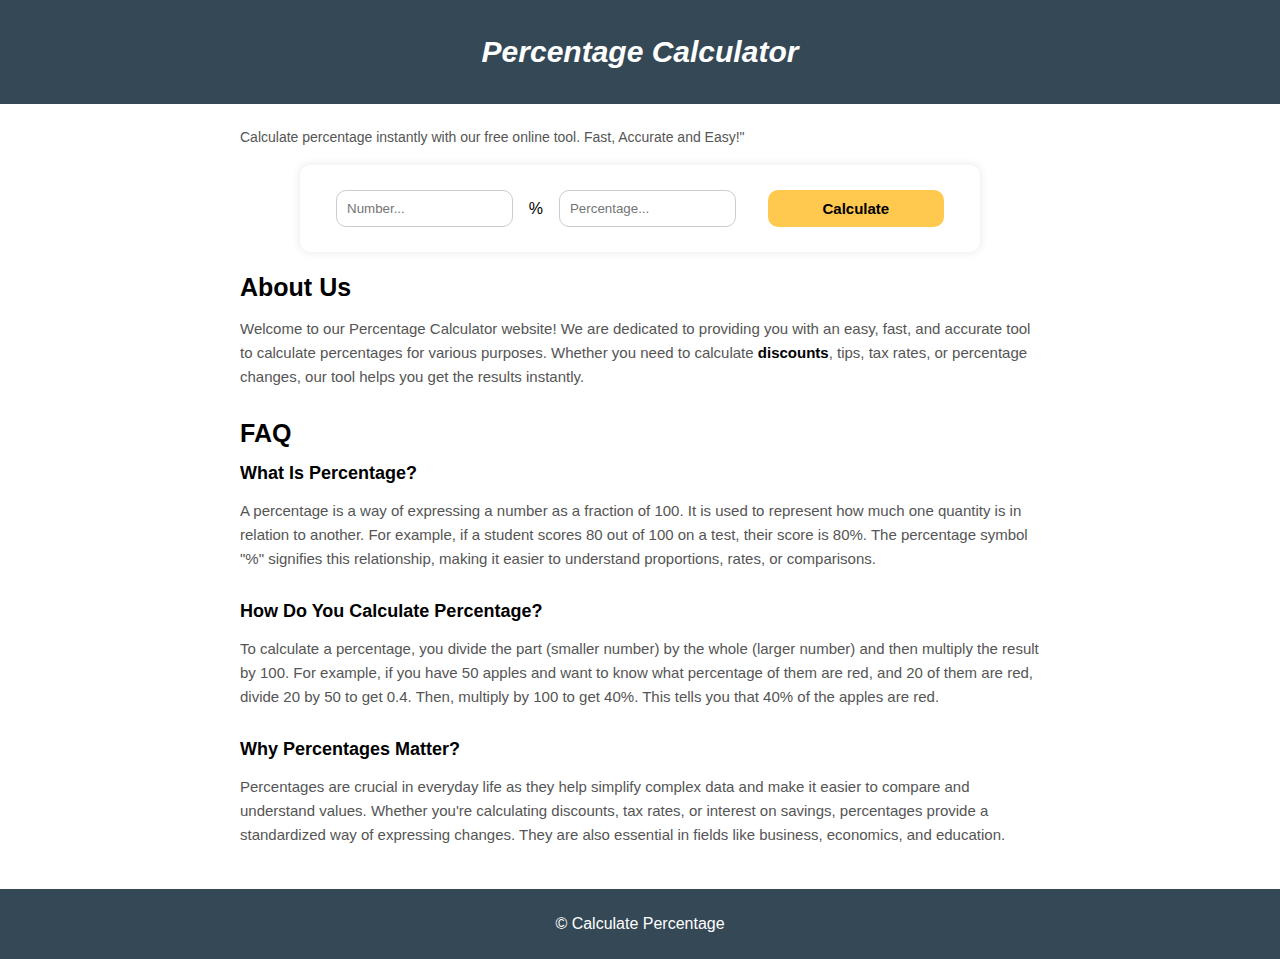
==== index.html @ 0805b1c7 "Update index.html" ====
<!DOCTYPE html>
<html lang="hi">
<head>
    <meta charset="UTF-8">
    <meta name="viewport" content="width=device-width, initial-scale=1.0, maximum-scale=1.0, user-scalable=no">
    <title>Percentage Calculator</title>
     <!-- Meta Description (Max 160 characters) -->
    <meta name="description" content="Online Percentage Calculator – Simple and fast tool to calculate percentages, percentage increase, decrease, and discounts. Enter values and get instant results. Perfect for students, finance, tax, and daily calculations. Free, accurate, and mobile-friendly percentage calculator. Try now!">
    
    <!-- Meta Keywords (Use relevant keywords) -->
    <meta name="keywords" content="percentage calculator, online percentage calculator, calculate percentage, percentage formula, percentage finder, math percentage calculator, percentage calculation, easy percentage calculator, percentage converter, percentage to fraction, percentage to decimal, discount calculator, percentage increase calculator, percentage decrease calculator, percentage growth calculator, profit percentage calculator, percentage calculator online free, simple percentage calculator, percentage ratio calculator, GST percentage calculator, tax percentage calculator, commission percentage calculator, percentage calculator with steps, percentage calculator for students, financial percentage calculator, percentage difference calculator, percentage of a number, how to calculate percentage, basic percentage calculator, advanced percentage calculator, salary percentage calculator, percentage math solver, percentage calculator mobile friendly, percentage app, percentage table, percentage calculation trick, percentage increase formula, percentage decrease formula, percentage equation, real-time percentage calculator, percentage-based discount, online percentage tool, instant percentage calculator, smart percentage calculator, percentage calculator GitHub, percentage tool for website, web-based percentage calculator, accurate percentage calculator, fast percentage calculator, best percentage calculator, free online percentage calculator">

    <!-- Meta Tags for Social Media -->
    <meta property="og:image" content="https://i.postimg.cc/7hDGKH86/20250202-150919.webp">
    <!-- Author Name -->
    <meta name="author" content="Calculate Percentage">
    
    <!-- Favicon -->
    <link rel="icon" href="https://i.postimg.cc/xTNGqCjr/20250202-150919.png" type="image/png">
    <link rel="stylesheet" href="style.css">
</head>
<body>
    <header>
        <h1>Percentage Calculator</h1>
    </header>

    <main>
        
        <article style="padding: 20px; text-align: left; max-width: 800px; margin: auto; margin-top: 0px; margin-bottom: 0px;">
            <p style="font-size: 14px; color: #555; margin-top: 5px;">Calculate percentage instantly with our free online tool. Fast, Accurate and Easy!"</p>
        
        <div class="calculator">
        <input type="number" id="number" placeholder="Number...">
        <span class="percent-symbol">%</span>
        <input type="number" id="percentage" placeholder="Percentage...">
            <button onclick="calculatePercentage()">Calculate</button>
            <p id="result"></p>
        </div>
            
            <h2 style="font-size: 25px; color: #000000; margin-bottom: 15px;">About Us</h2>
    <p style="font-size: 15px; line-height: 1.6; color: #555; margin-bottom: 30px;">Welcome to our Percentage Calculator website! We are dedicated to providing you with an easy, fast, and accurate tool to calculate percentages for various purposes. Whether you need to calculate <span style="font-weight: bold; color: #000000;">discounts</span>, tips, tax rates, or percentage changes, our tool helps you get the results instantly.</p>
    
    <!-- FAQ Section -->
    <h2 style="font-size: 25px; color: #000000; margin-bottom: 15px;">FAQ</h2>

    <!-- What Is Percentage -->
    <h1 style="font-size: 18px; color: #000000; margin-bottom: 10px;">What Is Percentage?</h1>
    <p style="font-size: 15px; line-height: 1.6; color: #555; margin-bottom: 30px;">A percentage is a way of expressing a number as a fraction of 100. It is used to represent how much one quantity is in relation to another. For example, if a student scores 80 out of 100 on a test, their score is 80%. The percentage symbol "%" signifies this relationship, making it easier to understand proportions, rates, or comparisons.</p>

    <!-- How Do You Calculate A Percentage -->
    <h1 style="font-size: 18px; color: #000000; margin-bottom: 10px;">How Do You Calculate Percentage?</h1>
    <p style="font-size: 15px; line-height: 1.6; color: #555; margin-bottom: 30px;">To calculate a percentage, you divide the part (smaller number) by the whole (larger number) and then multiply the result by 100. For example, if you have 50 apples and want to know what percentage of them are red, and 20 of them are red, divide 20 by 50 to get 0.4. Then, multiply by 100 to get 40%. This tells you that 40% of the apples are red.</p>

    <!-- Why Percentages Matter -->
    <h1 style="font-size: 18px; color: #000000; margin-bottom: 10px;">Why Percentages Matter?</h1>
    <p style="font-size: 15px; line-height: 1.6; color: #555; margin-bottom: 2px;">Percentages are crucial in everyday life as they help simplify complex data and make it easier to compare and understand values. Whether you're calculating discounts, tax rates, or interest on savings, percentages provide a standardized way of expressing changes. They are also essential in fields like business, economics, and education.</p>
</article>
        
    </main>

    <footer>
        <p>© Calculate Percentage</p>
    </footer>

    <script src="script.js"></script>
</body>
</html>
---- style.css ----
body {
    font-family: Arial, sans-serif;
    text-align: center;
    margin: 0;
    padding: 0;
    background-color: #ffffff;
}

header {
    background: #354856;
    color: white;
    font-style: italic;
    font-size: 15px;
    padding: 15px;
}

/* Calculator Container */
.calculator {
    background: white;
    padding: 20px;
    margin: 20px auto;
    max-width: 800px;
    width: 80%;
    box-shadow: 0px 0px 10px rgba(0, 0, 0, 0.1);
    border-radius: 10px;
    display: flex;
    flex-direction: column; /* Default mobile view mein vertical stacking */
    align-items: center; /* Center alignment */
}

/* Input Fields */
input {
    width: 90%; /* Input fields ko 90% width diya gaya hai */
    padding: 10px;
    margin: 10px 0;
    border: 1px solid #ccc;
    border-radius: 10px;
    box-sizing: border-box; /* Padding ko width mein include karne ke liye */
}

/* Button Style */
button {
    padding: 10px;
    background: #FFC84F;
    color: black;
    font-weight: bold;
    margin-top: 10px;
    border: none;
    cursor: none;
    border-radius: 10px;
    transition: all 0.3s ease;
    width: 90%; /* Button ko 90% width diya gaya hai mobile view ke liye */
    font-size: 15px; /* Button ka font size set kiya gaya */
}

/* Hover Effect */
button:hover {
    background: #354856;
    color: white;
    transform: scale(1.05);
}

button:active {
    transform: scale(0.95);
}

/* Result Section */
#result {
    font-size: 18px;
    font-weight: bold;
    margin-top: 10px;
}
/* Article Styling */

/* Footer Section */
footer {
    background: #354856;
    color: white;
    padding: 10px;
    margin-top: 20px;
}

/* Mobile View Adjustments */
@media (max-width: 600px) {
    /* Mobile View mein input aur button vertically stack hote hain */
    .calculator {
        width: 90%; /* Mobile view mein calculator container ka width 75% set kiya gaya */
        max-width: 100%;
    }

    input, button {
        width: 90%; /* Input aur button ko 90% width diya gaya hai */
        padding: 12px; /* Mobile view mein padding thoda increase kiya */
    }
}

/* Desktop View Adjustments */
@media (min-width: 601px) {
    /* Desktop View mein flex direction ko row set kiya gaya hai */
    .calculator {
        flex-direction: row; /* Input aur button horizontal align honge */
        justify-content: space-between; /* Space ke liye gap diya gaya */
    }

    input, button {
        width: 35%; /* Desktop pe input aur button ka width 45% set kiya */
        margin: 5px 2.5%; /* Left-right margin set kiya gaya */
    }
}
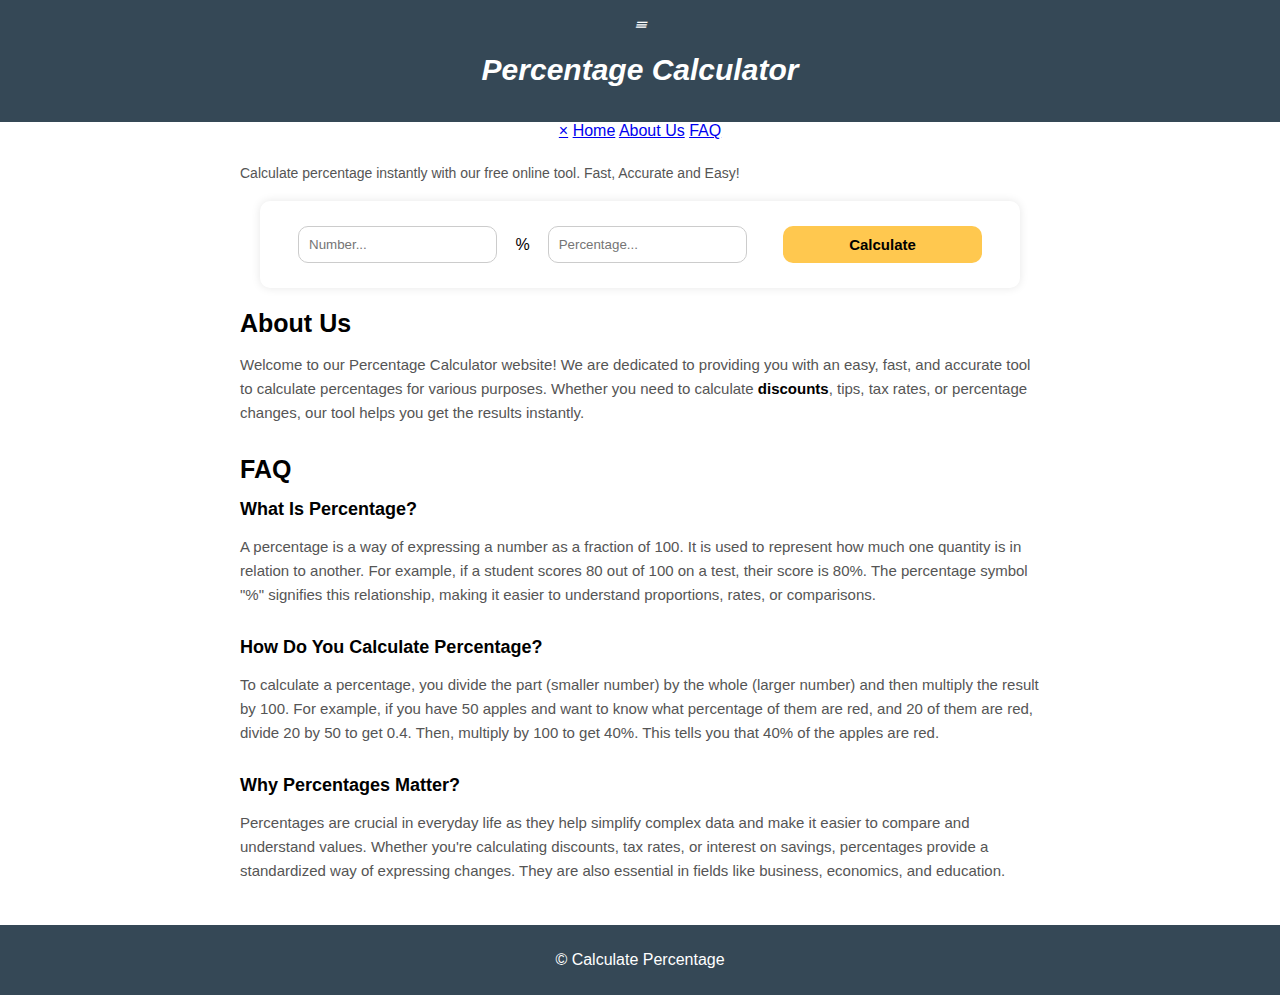
==== commit f647347f: "Update index.html" ====
--- a/index.html
+++ b/index.html
@@ -4,7 +4,7 @@
     <meta charset="UTF-8">
     <meta name="viewport" content="width=device-width, initial-scale=1.0, maximum-scale=1.0, user-scalable=no">
     <title>Percentage Calculator</title>
-     <!-- Meta Description (Max 160 characters) -->
+    <!-- Meta Description (Max 160 characters) -->
     <meta name="description" content="Online Percentage Calculator – Simple and fast tool to calculate percentages, percentage increase, decrease, and discounts. Enter values and get instant results. Perfect for students, finance, tax, and daily calculations. Free, accurate, and mobile-friendly percentage calculator. Try now!">
     
     <!-- Meta Keywords (Use relevant keywords) -->
@@ -21,22 +21,31 @@
 </head>
 <body>
     <header>
+        <div class="menu-icon" onclick="toggleMenu()">
+            &#9776; <!-- Hamburger icon -->
+        </div>
         <h1>Percentage Calculator</h1>
     </header>
 
+    <div id="sidebar" class="sidebar">
+        <a href="javascript:void(0)" class="closebtn" onclick="closeMenu()">&times;</a>
+        <a href="#">Home</a>
+        <a href="#">About Us</a>
+        <a href="#">FAQ</a>
+    </div>
+
     <main>
-        
         <article style="padding: 20px; text-align: left; max-width: 800px; margin: auto; margin-top: 0px; margin-bottom: 0px;">
-            <p style="font-size: 14px; color: #555; margin-top: 5px;">Calculate percentage instantly with our free online tool. Fast, Accurate and Easy!"</p>
-        
-        <div class="calculator">
-        <input type="number" id="number" placeholder="Number...">
-        <span class="percent-symbol">%</span>
-        <input type="number" id="percentage" placeholder="Percentage...">
-            <button onclick="calculatePercentage()">Calculate</button>
-            <p id="result"></p>
-        </div>
-            
+            <p style="font-size: 14px; color: #555; margin-top: 5px;">Calculate percentage instantly with our free online tool. Fast, Accurate and Easy!</p>
+
+            <div class="calculator">
+                <input type="number" id="number" placeholder="Number...">
+                <span class="percent-symbol">%</span>
+                <input type="number" id="percentage" placeholder="Percentage...">
+                <button onclick="calculatePercentage()">Calculate</button>
+                <p id="result"></p>
+            </div>
+
             <h2 style="font-size: 25px; color: #000000; margin-bottom: 15px;">About Us</h2>
     <p style="font-size: 15px; line-height: 1.6; color: #555; margin-bottom: 30px;">Welcome to our Percentage Calculator website! We are dedicated to providing you with an easy, fast, and accurate tool to calculate percentages for various purposes. Whether you need to calculate <span style="font-weight: bold; color: #000000;">discounts</span>, tips, tax rates, or percentage changes, our tool helps you get the results instantly.</p>
     
@@ -55,7 +64,6 @@
     <h1 style="font-size: 18px; color: #000000; margin-bottom: 10px;">Why Percentages Matter?</h1>
     <p style="font-size: 15px; line-height: 1.6; color: #555; margin-bottom: 2px;">Percentages are crucial in everyday life as they help simplify complex data and make it easier to compare and understand values. Whether you're calculating discounts, tax rates, or interest on savings, percentages provide a standardized way of expressing changes. They are also essential in fields like business, economics, and education.</p>
 </article>
-        
     </main>
 
     <footer>
--- a/style.css
+++ b/style.css
@@ -20,7 +20,7 @@
     padding: 20px;
     margin: 20px auto;
     max-width: 800px;
-    width: 80%;
+    width: 90%;
     box-shadow: 0px 0px 10px rgba(0, 0, 0, 0.1);
     border-radius: 10px;
     display: flex;
@@ -84,7 +84,7 @@
 @media (max-width: 600px) {
     /* Mobile View mein input aur button vertically stack hote hain */
     .calculator {
-        width: 90%; /* Mobile view mein calculator container ka width 75% set kiya gaya */
+        width: 75%; /* Mobile view mein calculator container ka width 75% set kiya gaya */
         max-width: 100%;
     }
 
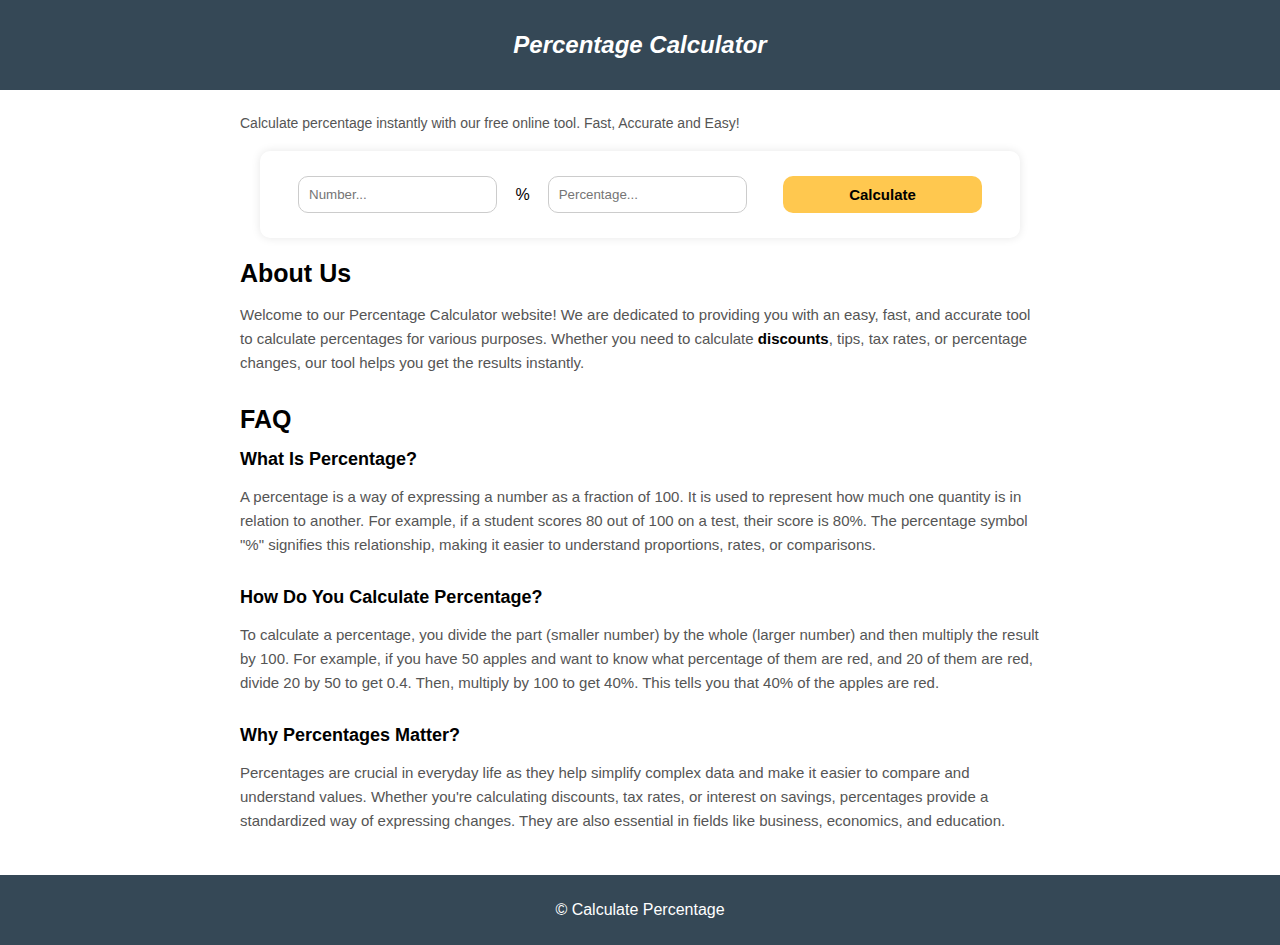
==== commit 46bc70c1: "Update index.html" ====
--- a/index.html
+++ b/index.html
@@ -31,7 +31,9 @@
         <a href="javascript:void(0)" class="closebtn" onclick="closeMenu()">&times;</a>
         <a href="#">Home</a>
         <a href="#">About Us</a>
-        <a href="#">FAQ</a>
+        <a href="#">Contact Us</a>
+        <a href="#">Privacy Policy</a>
+        <a href="#">Disclaimer</a>
     </div>
 
     <main>
--- a/style.css
+++ b/style.css
@@ -10,11 +10,59 @@
     background: #354856;
     color: white;
     font-style: italic;
-    font-size: 15px;
+    font-size: 12px;
     padding: 15px;
+    position: relative;
 }
 
-/* Calculator Container */
+.menu-icon {
+    font-size: 25px;
+    position: fixed; /* Fixes the position on the screen */
+    left: 10px; /* Centers horizontally */
+    top: 50%; /* Centers vertically */
+    transform: translateY(-50%); /* Perfectly centers the icon */
+    cursor: none;
+    z-index: 100; /* Keeps the icon on top */
+}
+
+#sidebar {
+    height: 100%;
+    width: 0;
+    position: fixed;
+    z-index: 1;
+    top: 0;
+    left: 0;
+    background-color: #354856;
+    overflow-x: hidden;
+    transition: 0.5s;
+    padding-top: 60px;
+}
+
+#sidebar a {
+    padding: 10px 15px;
+    text-decoration: none;
+    text-align: left;
+    font-size: 18px;
+    font-weight: bold;
+    color: white;
+    display: block;
+    transition: 0.3s;
+}
+
+#sidebar a:hover {
+    background-color: #354856;
+    color: black;
+}
+
+#sidebar .closebtn {
+    font-size: 36px;
+    color: white;
+    position: absolute;
+    top: 0;
+    right: 25px;
+    font-weight: bold;
+}
+
 .calculator {
     background: white;
     padding: 20px;
@@ -24,21 +72,19 @@
     box-shadow: 0px 0px 10px rgba(0, 0, 0, 0.1);
     border-radius: 10px;
     display: flex;
-    flex-direction: column; /* Default mobile view mein vertical stacking */
-    align-items: center; /* Center alignment */
+    flex-direction: column;
+    align-items: center;
 }
 
-/* Input Fields */
 input {
-    width: 90%; /* Input fields ko 90% width diya gaya hai */
+    width: 90%;
     padding: 10px;
     margin: 10px 0;
     border: 1px solid #ccc;
     border-radius: 10px;
-    box-sizing: border-box; /* Padding ko width mein include karne ke liye */
+    box-sizing: border-box;
 }
 
-/* Button Style */
 button {
     padding: 10px;
     background: #FFC84F;
@@ -46,14 +92,13 @@
     font-weight: bold;
     margin-top: 10px;
     border: none;
-    cursor: none;
+    cursor: pointer;
     border-radius: 10px;
     transition: all 0.3s ease;
-    width: 90%; /* Button ko 90% width diya gaya hai mobile view ke liye */
-    font-size: 15px; /* Button ka font size set kiya gaya */
+    width: 90%;
+    font-size: 15px;
 }
 
-/* Hover Effect */
 button:hover {
     background: #354856;
     color: white;
@@ -64,15 +109,12 @@
     transform: scale(0.95);
 }
 
-/* Result Section */
 #result {
     font-size: 18px;
     font-weight: bold;
     margin-top: 10px;
 }
-/* Article Styling */
 
-/* Footer Section */
 footer {
     background: #354856;
     color: white;
@@ -80,30 +122,25 @@
     margin-top: 20px;
 }
 
-/* Mobile View Adjustments */
 @media (max-width: 600px) {
-    /* Mobile View mein input aur button vertically stack hote hain */
     .calculator {
-        width: 75%; /* Mobile view mein calculator container ka width 75% set kiya gaya */
-        max-width: 100%;
+        width: 75%;
     }
 
     input, button {
-        width: 90%; /* Input aur button ko 90% width diya gaya hai */
-        padding: 12px; /* Mobile view mein padding thoda increase kiya */
+        width: 90%;
+        padding: 12px;
     }
 }
 
-/* Desktop View Adjustments */
 @media (min-width: 601px) {
-    /* Desktop View mein flex direction ko row set kiya gaya hai */
     .calculator {
-        flex-direction: row; /* Input aur button horizontal align honge */
-        justify-content: space-between; /* Space ke liye gap diya gaya */
+        flex-direction: row;
+        justify-content: space-between;
     }
 
     input, button {
-        width: 35%; /* Desktop pe input aur button ka width 45% set kiya */
-        margin: 5px 2.5%; /* Left-right margin set kiya gaya */
+        width: 35%;
+        margin: 5px 2.5%;
     }
 }
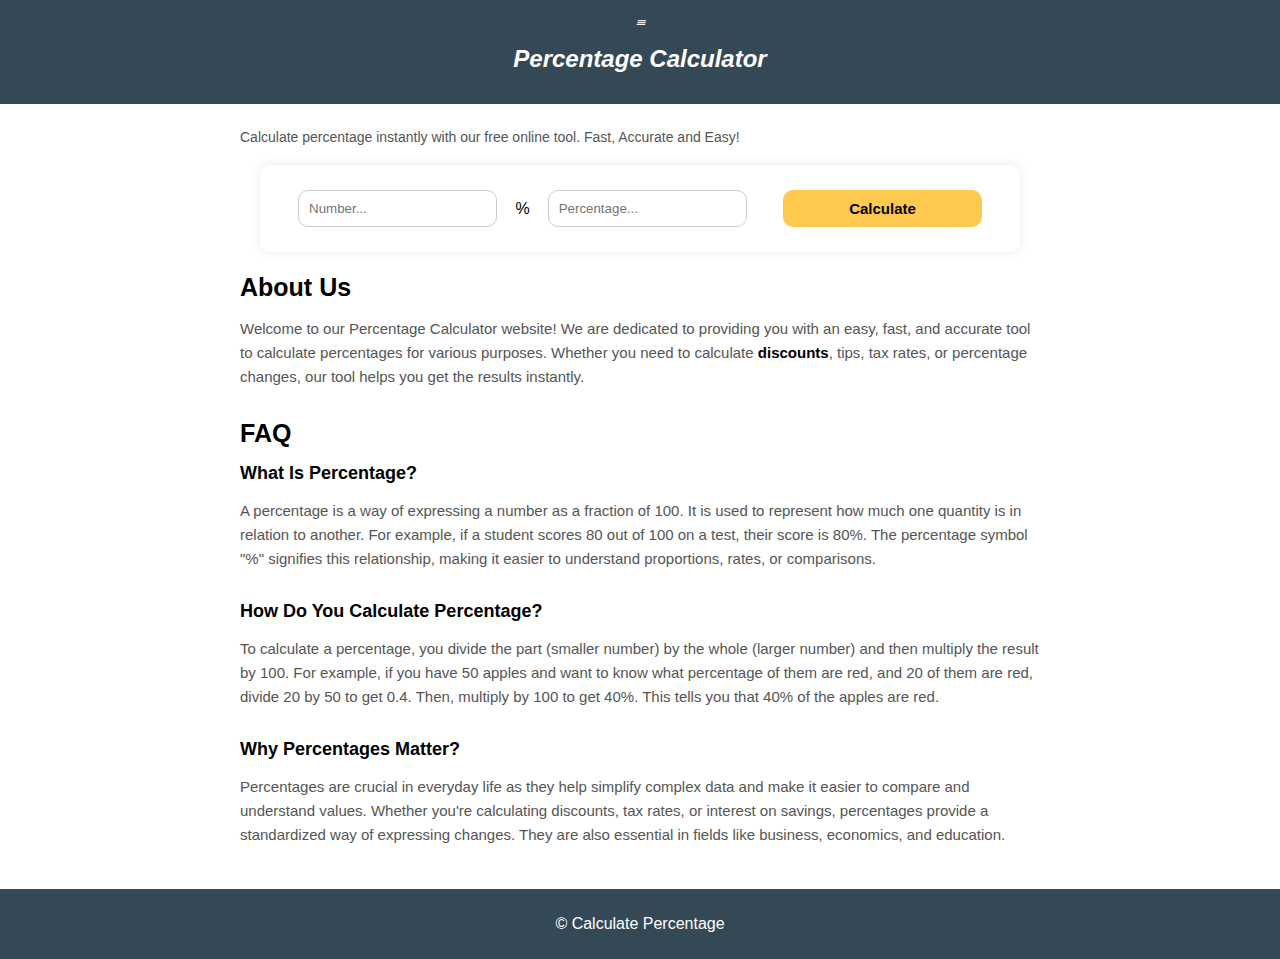
==== commit e00a2e08: "Update index.html" ====
--- a/index.html
+++ b/index.html
@@ -17,11 +17,12 @@
     
     <!-- Favicon -->
     <link rel="icon" href="https://i.postimg.cc/xTNGqCjr/20250202-150919.png" type="image/png">
+    <link rel="stylesheet" href="https://cdnjs.cloudflare.com/ajax/libs/font-awesome/5.15.3/css/all.min.css">
     <link rel="stylesheet" href="style.css">
 </head>
 <body>
     <header>
-        <div class="menu-icon" onclick="toggleMenu()">
+        <i class="menu-icon fas fa-bars" onclick="toggleMenu()"></i>
             &#9776; <!-- Hamburger icon -->
         </div>
         <h1>Percentage Calculator</h1>
--- a/style.css
+++ b/style.css
@@ -22,7 +22,6 @@
     top: 50%; /* Centers vertically */
     transform: translateY(-50%); /* Perfectly centers the icon */
     cursor: none;
-    z-index: 100; /* Keeps the icon on top */
 }
 
 #sidebar {
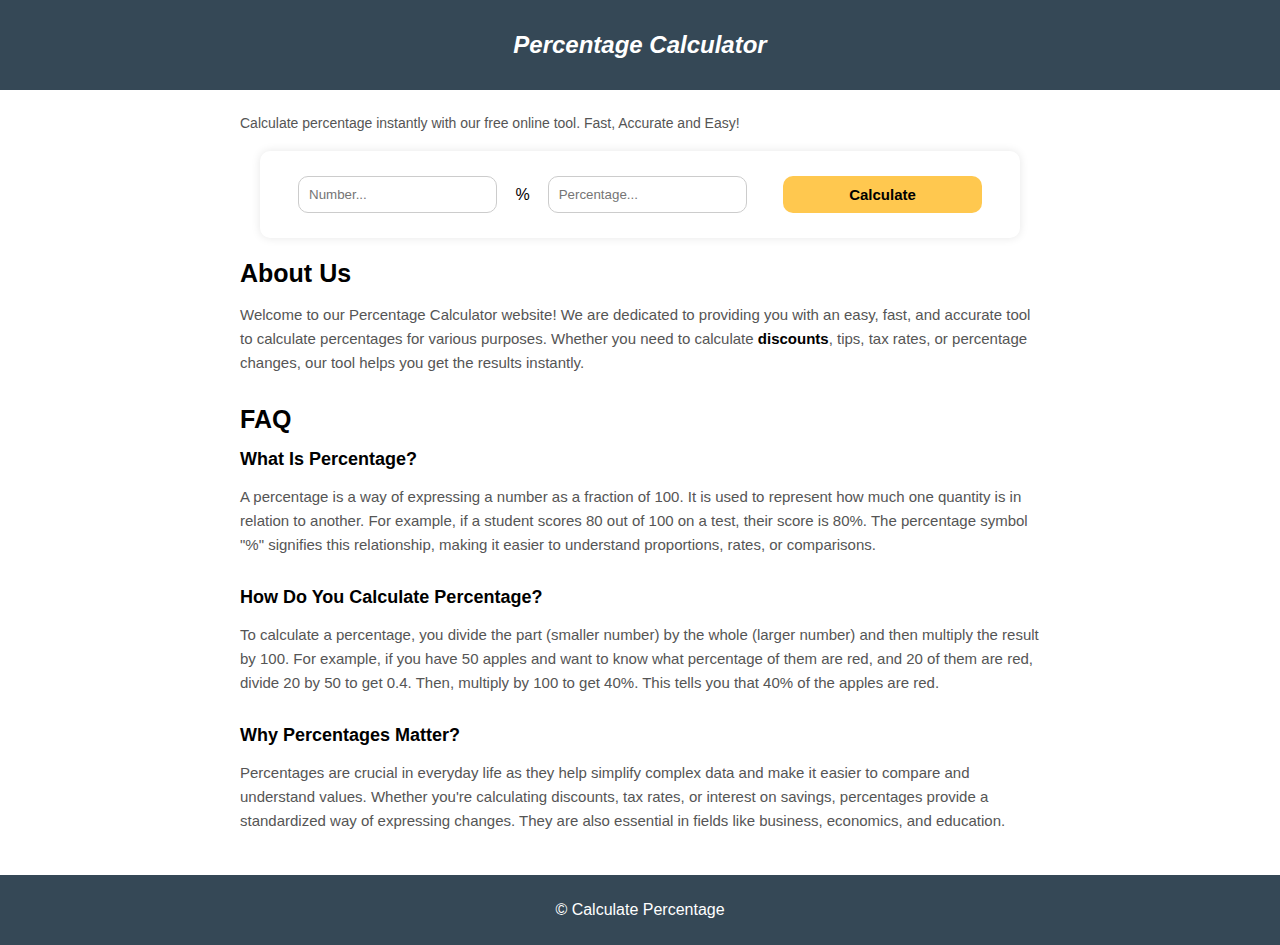
==== commit 1e58abd8: "Update index.html" ====
--- a/index.html
+++ b/index.html
@@ -22,7 +22,7 @@
 </head>
 <body>
     <header>
-        <i class="menu-icon fas fa-bars" onclick="toggleMenu()"></i>
+        <div class="menu-icon" onclick="toggleMenu()">
             &#9776; <!-- Hamburger icon -->
         </div>
         <h1>Percentage Calculator</h1>
--- a/style.css
+++ b/style.css
@@ -20,7 +20,6 @@
     position: fixed; /* Fixes the position on the screen */
     left: 10px; /* Centers horizontally */
     top: 50%; /* Centers vertically */
-    transform: translateY(-50%); /* Perfectly centers the icon */
     cursor: none;
 }
 
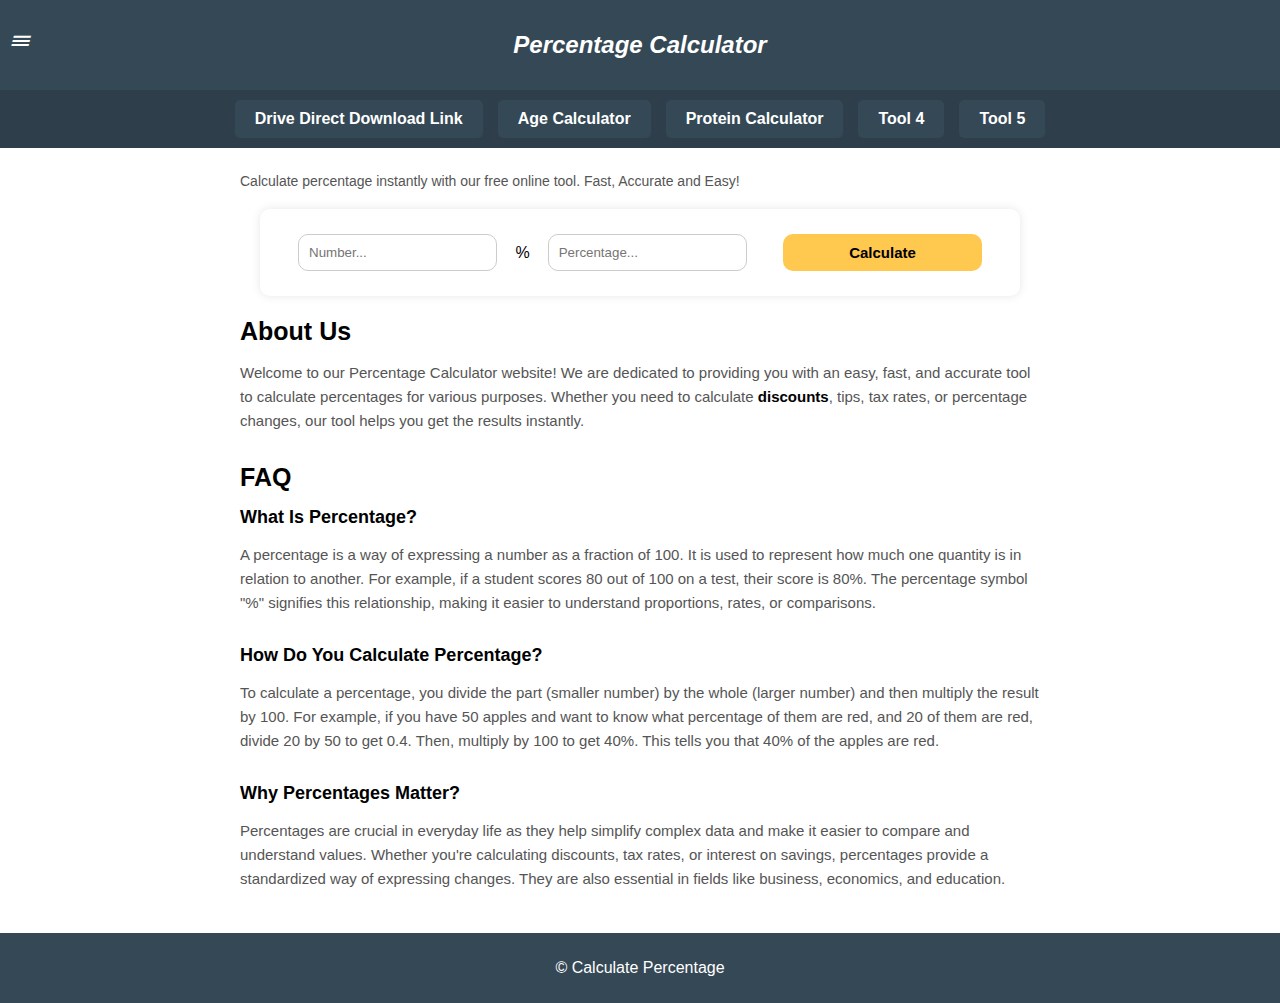
==== commit a9c2a3d8: "Update index.html" ====
--- a/index.html
+++ b/index.html
@@ -1,78 +1,157 @@
 <!DOCTYPE html>
+
 <html lang="hi">
+
 <head>
+
     <meta charset="UTF-8">
+
     <meta name="viewport" content="width=device-width, initial-scale=1.0, maximum-scale=1.0, user-scalable=no">
+
     <title>Percentage Calculator</title>
+
     <!-- Meta Description (Max 160 characters) -->
+
     <meta name="description" content="Online Percentage Calculator – Simple and fast tool to calculate percentages, percentage increase, decrease, and discounts. Enter values and get instant results. Perfect for students, finance, tax, and daily calculations. Free, accurate, and mobile-friendly percentage calculator. Try now!">
+
     
+
     <!-- Meta Keywords (Use relevant keywords) -->
+
     <meta name="keywords" content="percentage calculator, online percentage calculator, calculate percentage, percentage formula, percentage finder, math percentage calculator, percentage calculation, easy percentage calculator, percentage converter, percentage to fraction, percentage to decimal, discount calculator, percentage increase calculator, percentage decrease calculator, percentage growth calculator, profit percentage calculator, percentage calculator online free, simple percentage calculator, percentage ratio calculator, GST percentage calculator, tax percentage calculator, commission percentage calculator, percentage calculator with steps, percentage calculator for students, financial percentage calculator, percentage difference calculator, percentage of a number, how to calculate percentage, basic percentage calculator, advanced percentage calculator, salary percentage calculator, percentage math solver, percentage calculator mobile friendly, percentage app, percentage table, percentage calculation trick, percentage increase formula, percentage decrease formula, percentage equation, real-time percentage calculator, percentage-based discount, online percentage tool, instant percentage calculator, smart percentage calculator, percentage calculator GitHub, percentage tool for website, web-based percentage calculator, accurate percentage calculator, fast percentage calculator, best percentage calculator, free online percentage calculator">
 
+
+
     <!-- Meta Tags for Social Media -->
+
     <meta property="og:image" content="https://i.postimg.cc/7hDGKH86/20250202-150919.webp">
+
     <!-- Author Name -->
+
     <meta name="author" content="Calculate Percentage">
+
     
+
     <!-- Favicon -->
+
     <link rel="icon" href="https://i.postimg.cc/xTNGqCjr/20250202-150919.png" type="image/png">
+
     <link rel="stylesheet" href="https://cdnjs.cloudflare.com/ajax/libs/font-awesome/5.15.3/css/all.min.css">
+
     <link rel="stylesheet" href="style.css">
+
 </head>
+
 <body>
+
     <header>
-        <div class="menu-icon" onclick="toggleMenu()">
-            &#9776; <!-- Hamburger icon -->
-        </div>
-        <h1>Percentage Calculator</h1>
-    </header>
+    <div class="menu-icon" onclick="toggleMenu()">&#9776;</div>
+    <h1>Percentage Calculator</h1>
+</header>
 
+<!-- Slider Menu Section -->
+<div class="slider-menu">
+    <div class="menu-container">
+        <a href="#">Drive Direct Download Link</a>
+        <a href="#">Age Calculator</a>
+        <a href="#">Protein Calculator</a>
+        <a href="#">Tool 4</a>
+        <a href="#">Tool 5</a>
+    </div>
+</div>
+  
     <div id="sidebar" class="sidebar">
+
         <a href="javascript:void(0)" class="closebtn" onclick="closeMenu()">&times;</a>
+
         <a href="#">Home</a>
+
         <a href="#">About Us</a>
+
         <a href="#">Contact Us</a>
+
         <a href="#">Privacy Policy</a>
+
         <a href="#">Disclaimer</a>
+
     </div>
 
+
+
     <main>
+
         <article style="padding: 20px; text-align: left; max-width: 800px; margin: auto; margin-top: 0px; margin-bottom: 0px;">
+
             <p style="font-size: 14px; color: #555; margin-top: 5px;">Calculate percentage instantly with our free online tool. Fast, Accurate and Easy!</p>
 
+
+
             <div class="calculator">
+
                 <input type="number" id="number" placeholder="Number...">
+
                 <span class="percent-symbol">%</span>
+
                 <input type="number" id="percentage" placeholder="Percentage...">
+
                 <button onclick="calculatePercentage()">Calculate</button>
+
                 <p id="result"></p>
+
             </div>
 
+
+
             <h2 style="font-size: 25px; color: #000000; margin-bottom: 15px;">About Us</h2>
+
     <p style="font-size: 15px; line-height: 1.6; color: #555; margin-bottom: 30px;">Welcome to our Percentage Calculator website! We are dedicated to providing you with an easy, fast, and accurate tool to calculate percentages for various purposes. Whether you need to calculate <span style="font-weight: bold; color: #000000;">discounts</span>, tips, tax rates, or percentage changes, our tool helps you get the results instantly.</p>
+
     
+
     <!-- FAQ Section -->
+
     <h2 style="font-size: 25px; color: #000000; margin-bottom: 15px;">FAQ</h2>
 
+
+
     <!-- What Is Percentage -->
+
     <h1 style="font-size: 18px; color: #000000; margin-bottom: 10px;">What Is Percentage?</h1>
+
     <p style="font-size: 15px; line-height: 1.6; color: #555; margin-bottom: 30px;">A percentage is a way of expressing a number as a fraction of 100. It is used to represent how much one quantity is in relation to another. For example, if a student scores 80 out of 100 on a test, their score is 80%. The percentage symbol "%" signifies this relationship, making it easier to understand proportions, rates, or comparisons.</p>
 
+
+
     <!-- How Do You Calculate A Percentage -->
+
     <h1 style="font-size: 18px; color: #000000; margin-bottom: 10px;">How Do You Calculate Percentage?</h1>
+
     <p style="font-size: 15px; line-height: 1.6; color: #555; margin-bottom: 30px;">To calculate a percentage, you divide the part (smaller number) by the whole (larger number) and then multiply the result by 100. For example, if you have 50 apples and want to know what percentage of them are red, and 20 of them are red, divide 20 by 50 to get 0.4. Then, multiply by 100 to get 40%. This tells you that 40% of the apples are red.</p>
 
+
+
     <!-- Why Percentages Matter -->
+
     <h1 style="font-size: 18px; color: #000000; margin-bottom: 10px;">Why Percentages Matter?</h1>
+
     <p style="font-size: 15px; line-height: 1.6; color: #555; margin-bottom: 2px;">Percentages are crucial in everyday life as they help simplify complex data and make it easier to compare and understand values. Whether you're calculating discounts, tax rates, or interest on savings, percentages provide a standardized way of expressing changes. They are also essential in fields like business, economics, and education.</p>
+
 </article>
+
     </main>
 
+
+
     <footer>
+
         <p>© Calculate Percentage</p>
+
     </footer>
 
+
+
     <script src="script.js"></script>
+
 </body>
+
 </html>
--- a/style.css
+++ b/style.css
@@ -14,12 +14,50 @@
     padding: 15px;
     position: relative;
 }
+/* Slider Menu Styles */
+.slider-menu {
+    width: 100%;
+    overflow-x: auto;
+    white-space: nowrap;
+    background: #2E3E4A;
+    padding: 5px 0;
+    justify-content: center; /* Center align */
+    display: flex;
+}
+
+.menu-container {
+    display: flex;
+    gap: 15px;
+    padding: 5px 10px;
+    overflow-x: auto; /* Horizontal scroll enabled */
+    scroll-behavior: smooth; /* Smooth scrolling */
+    max-width: 90%; /* Fixes right side sticking issue */
+    margin: 0 auto; /* Centers the container */
+    cursor: none;
+}
+
+.menu-container a {
+    background: #354856;
+    color: white;
+    padding: 10px 20px;
+    text-decoration: none;
+    font-weight: bold;
+    border-radius: 5px;
+    transition: 0.3s;
+    cursor: none;
+}
+
+.menu-container a:hover {
+    background: white;
+    color: #354856;
+    cursor: none;
+}
 
 .menu-icon {
     font-size: 25px;
-    position: fixed; /* Fixes the position on the screen */
+    position: absolute; /* Fixes the position on the screen */
     left: 10px; /* Centers horizontally */
-    top: 50%; /* Centers vertically */
+    top: 25px; /* Centers vertically */
     cursor: none;
 }
 
@@ -49,7 +87,7 @@
 
 #sidebar a:hover {
     background-color: #354856;
-    color: black;
+    color: #FFC84F;
 }
 
 #sidebar .closebtn {
@@ -59,6 +97,7 @@
     top: 0;
     right: 25px;
     font-weight: bold;
+    cursor: none;
 }
 
 .calculator {
@@ -90,7 +129,7 @@
     font-weight: bold;
     margin-top: 10px;
     border: none;
-    cursor: pointer;
+    cursor: none;
     border-radius: 10px;
     transition: all 0.3s ease;
     width: 90%;
@@ -141,4 +180,3 @@
         width: 35%;
         margin: 5px 2.5%;
     }
-}
